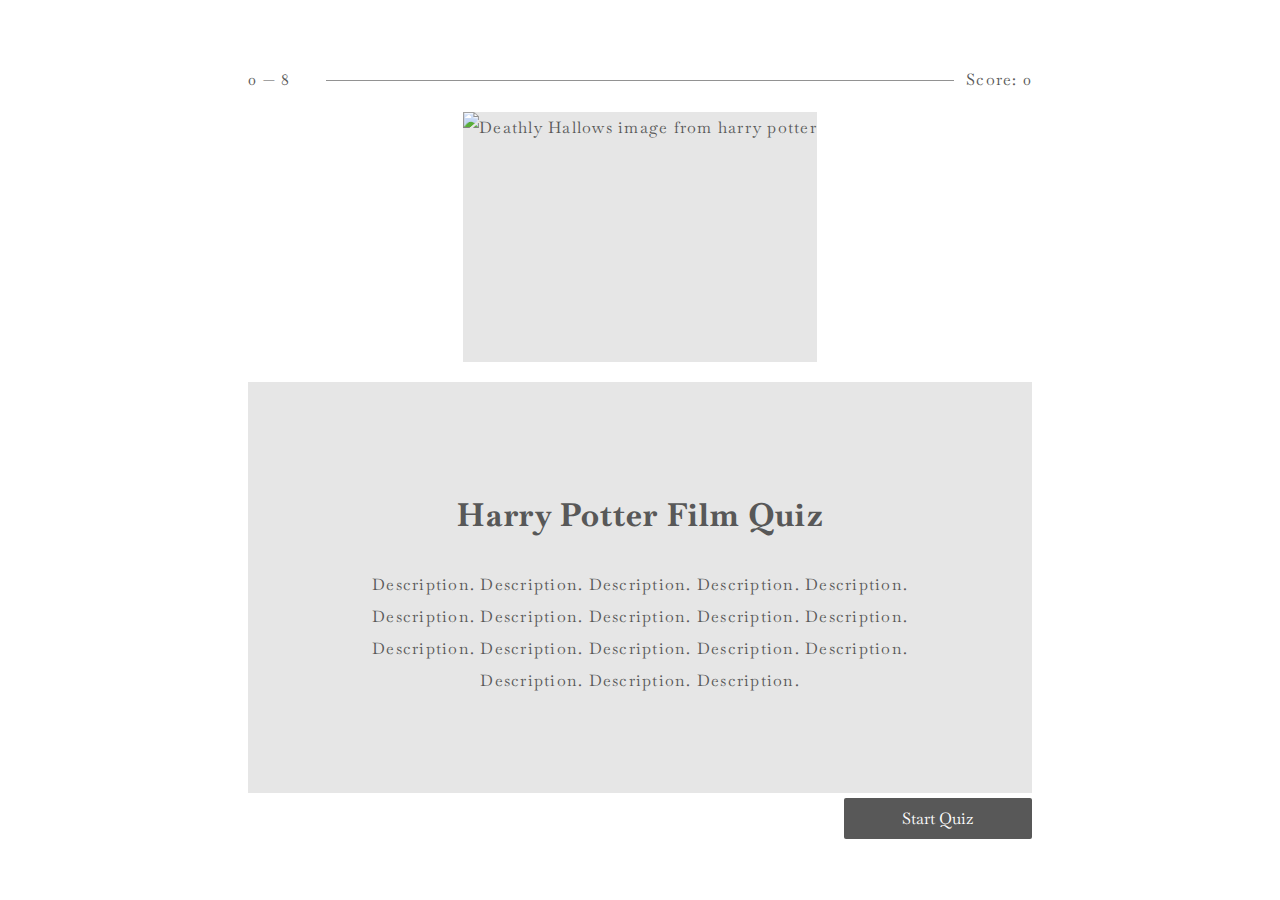
==== index.html @ 0b4366b2 "initial commit" ====
<!DOCTYPE html>
<html lang="en">
<head>
    <meta charset="UTF-8">
    <meta name="viewport" content="width=device-width, initial-scale=1.0">
    <title>Harry Potter Film Quiz</title>
    <!-- fonts -->
    <link href="https://fonts.googleapis.com/css2?family=Baskervville:ital@0;1&display=swap" rel="stylesheet">
    <!-- styles -->
    <link rel="stylesheet" href="styles.css" type="text/css">
</head>
<body>
    <header>
        <p>0 &mdash; 8</p>
        <hr>
        <p class="right-txt">Score: 0</p>
    </header>
    <main class="center-txt">
        <img src="" alt="Deathly Hallows image from harry potter">
        <div class="quiz-copy">
            <h1>Harry Potter Film Quiz</h1>
            <p>Description. Description. Description. Description. Description. Description. Description. Description. Description. Description. Description. Description. Description. Description. Description. Description. Description. Description. </p>
        </div>
        
        <div class="right-txt">
            <button type="button" class="startButton button" onclick=window.location.href='/questions.html'>Start Quiz</button>
        </div>
        
    </main>
</body>
</html>
---- styles.css ----
* {
    box-sizing: border-box;
  }

body {
    padding: 2.5em 15em;
    font-family: "Baskervville", serif;
    line-height: 2;
    color: #585858;
    letter-spacing: 1.25px;
}


header {
    display: flex;
    flex-direction: row;
    align-content: center;
    justify-content: center;
}

header p {
    width: 10%;
}

header hr {
    width: 80%;
    height: 1px;
    outline: none;
    margin-top: auto;
    margin-bottom: auto;
    border: none;
    background-color: #929292;
}

img {
    background-color: #e6e6e6;
    min-height: 250px;
    min-width: 300px;
    margin-bottom: 20px;
}

.quiz-copy {
    padding: 5em;
    background-color: #e6e6e6;
}

/* questions */

fieldset {
    border: none;
    padding: 0;
    margin: 0;
}

legend {
    font-size: 2rem;
    padding: 1em;
}

.answers {
    display: flex;
}

label {
    background-color: #e6e6e6;
    padding: 1em;
    width: 25%;
    margin: 5px;
    min-height: 200px;
    border-radius: 2px;
} 

input[type="radio"] {
    margin-right: 15px;
}


button {
    width: 24%;
    margin: 5px 0;
    background-color: #585858;
    color: white;
    padding: 10px;
    outline: 0;
    border: 0;
    border-radius: 2px;
    font-family: inherit;
    font-size: 1rem;
    cursor: pointer;
}

.alertsubmit-container {
    display: flex;
}

.wrong-answer {
    width: 75%;
    text-align: left;
}

/* helpers */
.center-txt {
    text-align: center;
}

.right-txt {
    text-align: right;
}

/* media queries */
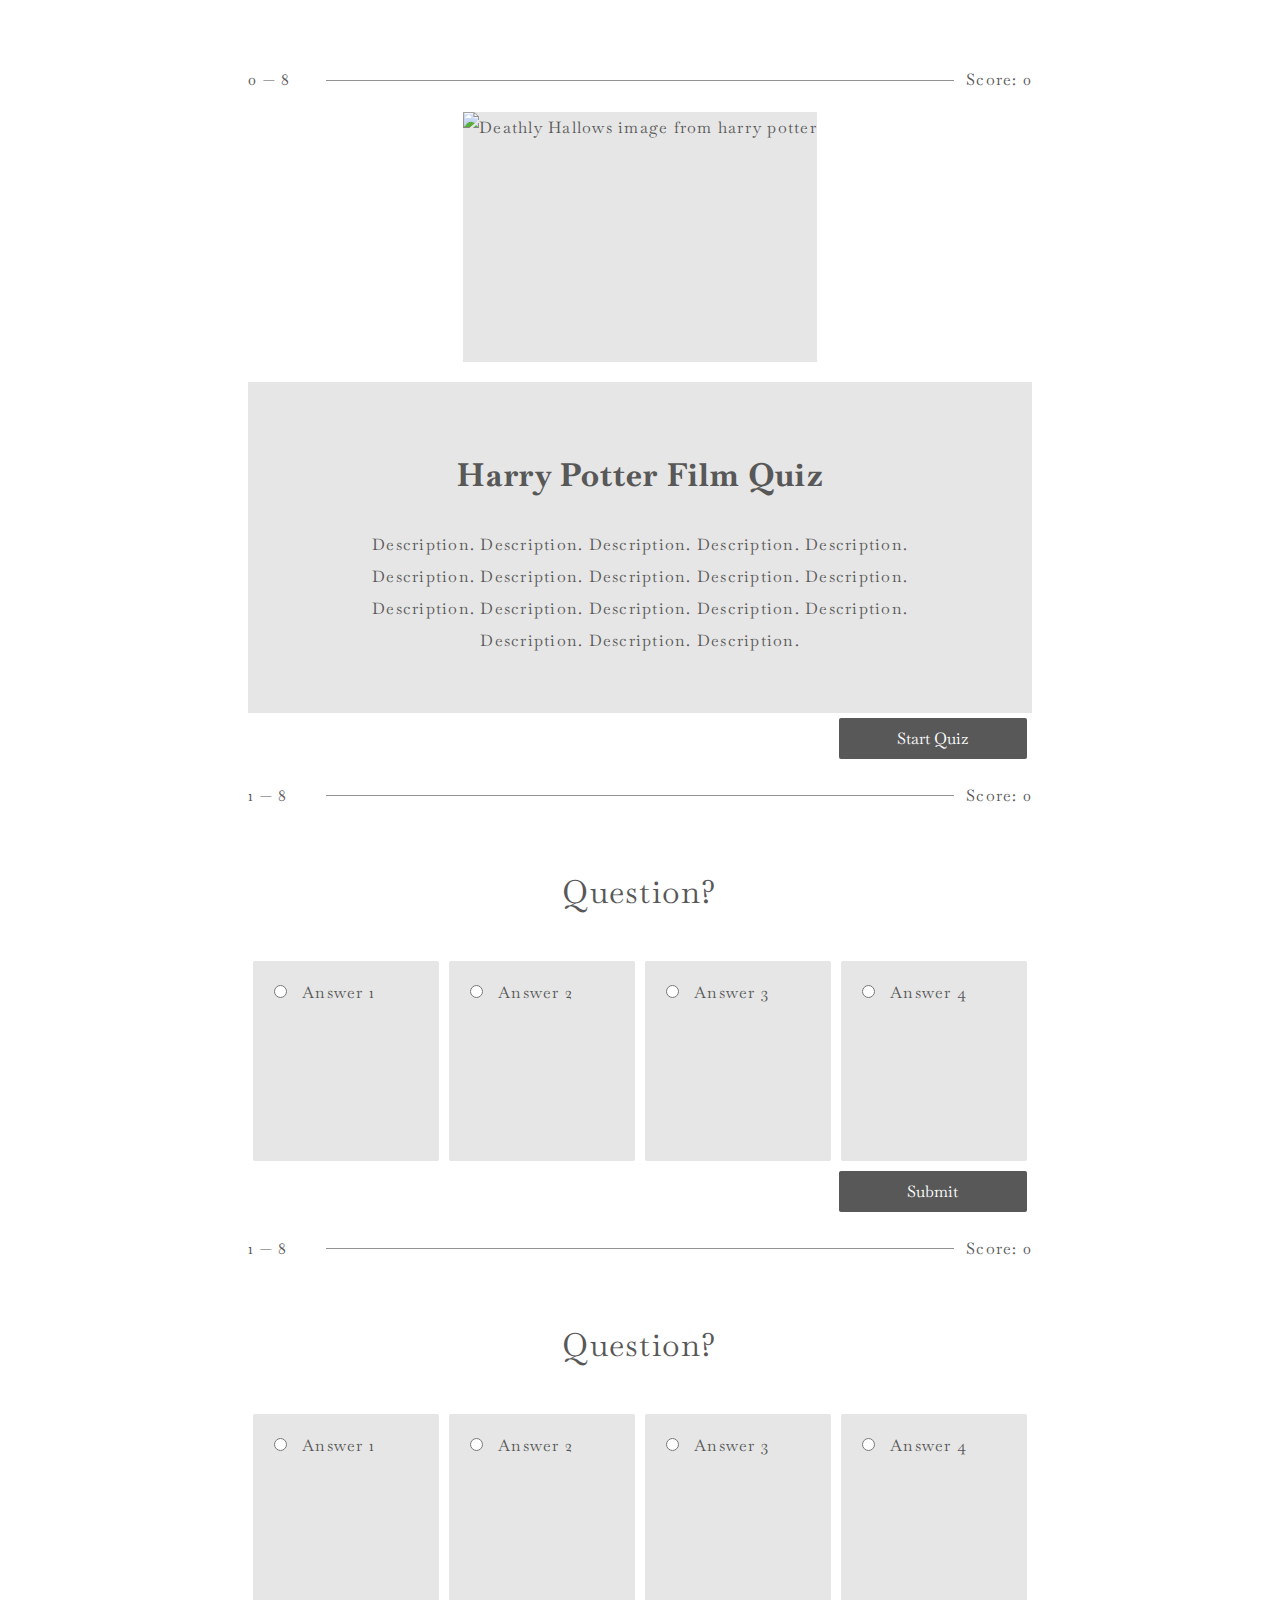
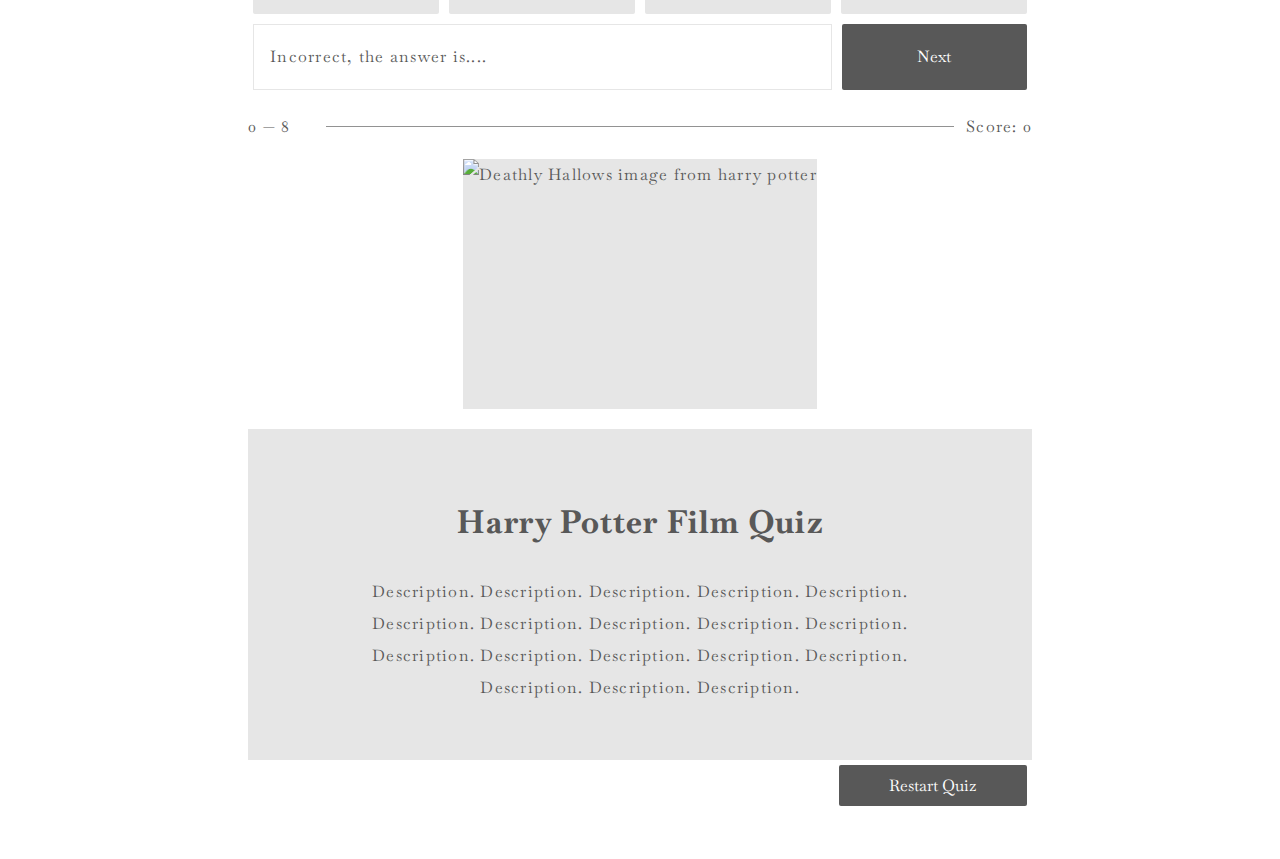
==== commit 8ebed340: "wireframes for quiz app" ====
--- a/index.html
+++ b/index.html
@@ -10,6 +10,7 @@
     <link rel="stylesheet" href="styles.css" type="text/css">
 </head>
 <body>
+    <!-- landing -->
     <header>
         <p>0 &mdash; 8</p>
         <hr>
@@ -23,9 +24,89 @@
         </div>
         
         <div class="right-txt">
-            <button type="button" class="startButton button" onclick=window.location.href='/questions.html'>Start Quiz</button>
+            <button type="button" class="startButton button">Start Quiz</button>
         </div>
-        
     </main>
+    <!-- question view -->
+    <section class="question view">
+        <header>
+            <p class="progress">1 &mdash; 8</p>
+            <hr>
+            <p class="right-txt">Score: 0</p>
+        </header>
+        <form>
+            <fieldset>
+                <legend class="question center-txt">Question?</legend>
+                <div class="answers">
+                    <label class="answer-container">
+                        <input type="radio" name="answer" id="ans-1" value="0">Answer 1
+                    </label>
+                    <label class="answer-container">
+                        <input type="radio" name="answer" id="ans-2" value="1">Answer 2
+                    </label>
+                    <label class="answer-container">
+                        <input type="radio" name="answer" id="ans-3" value="2">Answer 3
+                    </label>
+                    <label class="answer-container">
+                        <input type="radio" name="answer" id="ans-4" value="3">Answer 4
+                    </label>
+                </div>
+                <div class="right-txt">
+                    <button type="button" class="submitButton button">Submit</button>
+                </div>  
+                </fieldset>
+            </fieldset>
+        </form>
+    </section>
+<!-- wrong answer -->
+    <section class="wrong-view">
+        <header>
+            <p class="progress">1 &mdash; 8</p>
+            <hr>
+            <p class="right-txt">Score: 0</p>
+        </header>
+        <main>
+            <form>
+                <fieldset>
+                    <legend class="question center-txt">Question?</legend>
+                    <div class="answers">
+                        <label class="answer-container">
+                            <input type="radio" name="answer" id="ans-1" value="0">Answer 1
+                        </label>
+                        <label class="answer-container">
+                            <input type="radio" name="answer" id="ans-2" value="1">Answer 2
+                        </label>
+                        <label class="answer-container">
+                            <input type="radio" name="answer" id="ans-3" value="2">Answer 3
+                        </label>
+                        <label class="answer-container">
+                            <input type="radio" name="answer" id="ans-4" value="3">Answer 4
+                        </label>
+                    </div>
+                    <div class="right-txt alertsubmit-container">
+                        <p class="wrong-answer">Incorrect, the answer is....</p>
+                        <button type="button" class="nextButton">Next</button>
+                    </div>  
+                </fieldset>
+            </form>
+    </section>
+    <!-- end -->
+    <section class="ending">
+        <header>
+            <p>0 &mdash; 8</p>
+            <hr>
+            <p class="right-txt">Score: 0</p>
+        </header>
+        <main class="center-txt">
+            <img src="" alt="Deathly Hallows image from harry potter">
+            <div class="quiz-copy">
+                <h1>Harry Potter Film Quiz</h1>
+                <p>Description. Description. Description. Description. Description. Description. Description. Description. Description. Description. Description. Description. Description. Description. Description. Description. Description. Description. </p>
+            </div>
+            
+            <div class="right-txt">
+                <button type="button" class="resetButton button">Restart Quiz</button>
+            </div>
+    </section>
 </body>
 </html>--- a/styles.css
+++ b/styles.css
@@ -40,7 +40,7 @@
 }
 
 .quiz-copy {
-    padding: 5em;
+    padding: 2.5em 5em;
     background-color: #e6e6e6;
 }
 
@@ -77,7 +77,7 @@
 
 button {
     width: 24%;
-    margin: 5px 0;
+    margin: 5px;
     background-color: #585858;
     color: white;
     padding: 10px;
@@ -96,6 +96,9 @@
 .wrong-answer {
     width: 75%;
     text-align: left;
+    border: 1px solid #e6e6e6;
+    padding: 1em;
+    margin: 5px;
 }
 
 /* helpers */
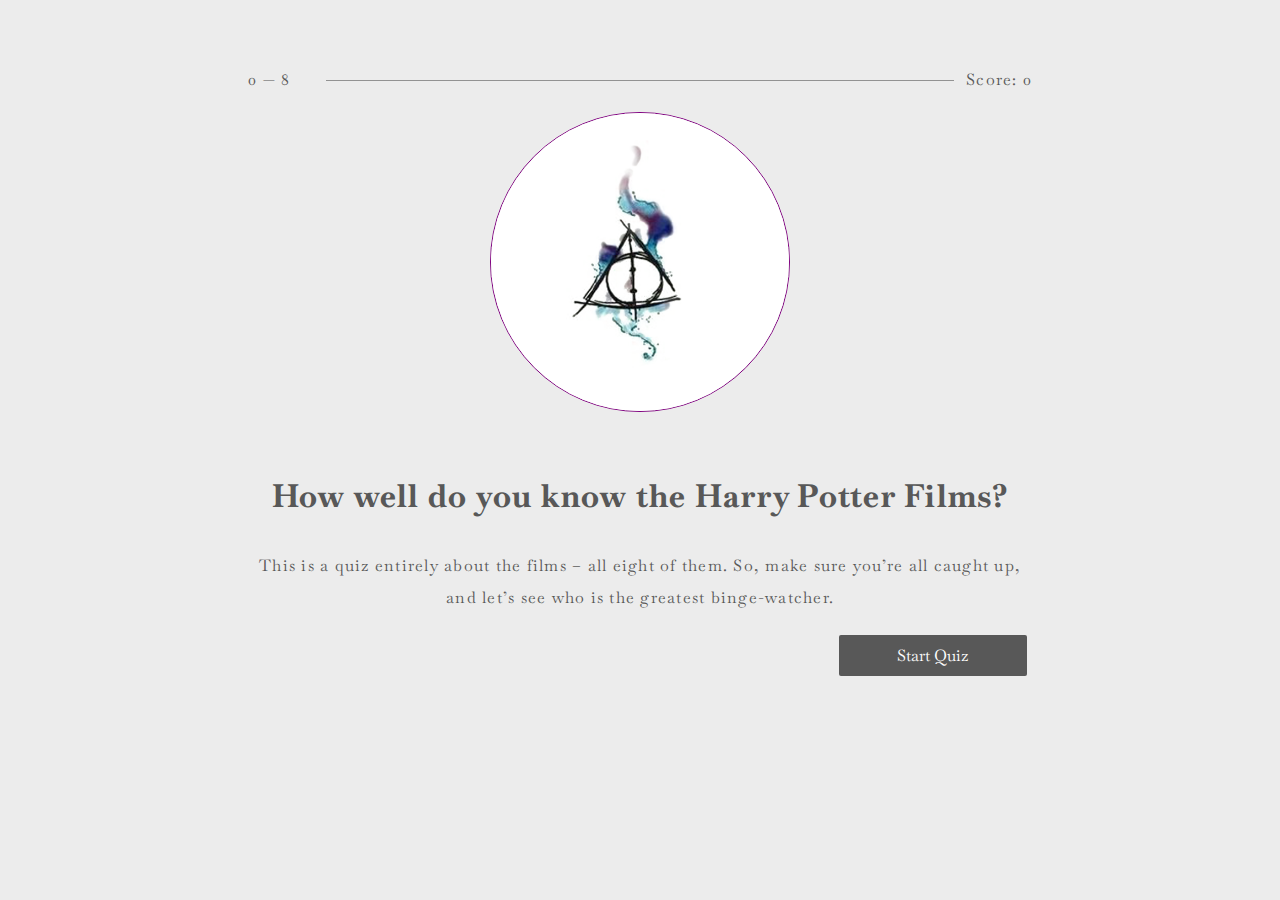
==== commit fa1d1af6: "js files, assets, and responsive design added" ====
--- a/index.html
+++ b/index.html
@@ -3,6 +3,7 @@
 <head>
     <meta charset="UTF-8">
     <meta name="viewport" content="width=device-width, initial-scale=1.0">
+    <meta name="description" content="Harry Potter Film Quiz">
     <title>Harry Potter Film Quiz</title>
     <!-- fonts -->
     <link href="https://fonts.googleapis.com/css2?family=Baskervville:ital@0;1&display=swap" rel="stylesheet">
@@ -12,101 +13,28 @@
 <body>
     <!-- landing -->
     <header>
-        <p>0 &mdash; 8</p>
+        <p class="progress"><span class="questionNumber">0</span> &mdash; 8</p>
         <hr>
-        <p class="right-txt">Score: 0</p>
+        <p class="right-txt score-container">Score: <span class="score">0</span></p>
     </header>
-    <main class="center-txt">
-        <img src="" alt="Deathly Hallows image from harry potter">
-        <div class="quiz-copy">
-            <h1>Harry Potter Film Quiz</h1>
-            <p>Description. Description. Description. Description. Description. Description. Description. Description. Description. Description. Description. Description. Description. Description. Description. Description. Description. Description. </p>
-        </div>
-        
-        <div class="right-txt">
-            <button type="button" class="startButton button">Start Quiz</button>
-        </div>
-    </main>
-    <!-- question view -->
-    <section class="question view">
-        <header>
-            <p class="progress">1 &mdash; 8</p>
-            <hr>
-            <p class="right-txt">Score: 0</p>
-        </header>
-        <form>
-            <fieldset>
-                <legend class="question center-txt">Question?</legend>
-                <div class="answers">
-                    <label class="answer-container">
-                        <input type="radio" name="answer" id="ans-1" value="0">Answer 1
-                    </label>
-                    <label class="answer-container">
-                        <input type="radio" name="answer" id="ans-2" value="1">Answer 2
-                    </label>
-                    <label class="answer-container">
-                        <input type="radio" name="answer" id="ans-3" value="2">Answer 3
-                    </label>
-                    <label class="answer-container">
-                        <input type="radio" name="answer" id="ans-4" value="3">Answer 4
-                    </label>
-                </div>
-                <div class="right-txt">
-                    <button type="button" class="submitButton button">Submit</button>
-                </div>  
-                </fieldset>
-            </fieldset>
-        </form>
-    </section>
-<!-- wrong answer -->
-    <section class="wrong-view">
-        <header>
-            <p class="progress">1 &mdash; 8</p>
-            <hr>
-            <p class="right-txt">Score: 0</p>
-        </header>
-        <main>
-            <form>
-                <fieldset>
-                    <legend class="question center-txt">Question?</legend>
-                    <div class="answers">
-                        <label class="answer-container">
-                            <input type="radio" name="answer" id="ans-1" value="0">Answer 1
-                        </label>
-                        <label class="answer-container">
-                            <input type="radio" name="answer" id="ans-2" value="1">Answer 2
-                        </label>
-                        <label class="answer-container">
-                            <input type="radio" name="answer" id="ans-3" value="2">Answer 3
-                        </label>
-                        <label class="answer-container">
-                            <input type="radio" name="answer" id="ans-4" value="3">Answer 4
-                        </label>
-                    </div>
-                    <div class="right-txt alertsubmit-container">
-                        <p class="wrong-answer">Incorrect, the answer is....</p>
-                        <button type="button" class="nextButton">Next</button>
-                    </div>  
-                </fieldset>
-            </form>
-    </section>
-    <!-- end -->
-    <section class="ending">
-        <header>
-            <p>0 &mdash; 8</p>
-            <hr>
-            <p class="right-txt">Score: 0</p>
-        </header>
-        <main class="center-txt">
-            <img src="" alt="Deathly Hallows image from harry potter">
-            <div class="quiz-copy">
-                <h1>Harry Potter Film Quiz</h1>
-                <p>Description. Description. Description. Description. Description. Description. Description. Description. Description. Description. Description. Description. Description. Description. Description. Description. Description. Description. </p>
+    <main class="center-txt" role="main">
+        <section class="js-startQuiz">
+            <img src="assets/img/hp-quiz.png" alt="Deathly Hallows image from harry potter">
+            <div class="quizDescription">
+                <h1>How well do you know the Harry Potter Films?</h1>
+                <p>This is a quiz entirely about the films – all eight of them. So, make sure you’re all caught up, and let’s see who is the greatest binge-watcher. </p>
             </div>
             
             <div class="right-txt">
-                <button type="button" class="resetButton button">Restart Quiz</button>
+                <button type="button" class="startButton" id="start">Start Quiz</button>
             </div>
-    </section>
+        </section>
+        <section class="js-quiz"></section>
+        <section class="js-final"></section>
+    </main>
+    <!-- javascript -->
+    <script src="https://cdnjs.cloudflare.com/ajax/libs/jquery/3.5.0/jquery.js" integrity="sha256-r/AaFHrszJtwpe+tHyNi/XCfMxYpbsRg2Uqn0x3s2zc=" crossorigin="anonymous"></script>
+    <script src="store.js"></script>
+    <script src="main.js"></script>
 </body>
 </html>--- a/styles.css
+++ b/styles.css
@@ -8,6 +8,7 @@
     line-height: 2;
     color: #585858;
     letter-spacing: 1.25px;
+    background-color: #ececec;
 }
 
 
@@ -34,14 +35,15 @@
 
 img {
     background-color: #e6e6e6;
-    min-height: 250px;
-    min-width: 300px;
+    height: 300px;
+    width: 300px;
     margin-bottom: 20px;
+    border: 1px solid purple;
+    border-radius: 300px;
 }
 
 .quiz-copy {
     padding: 2.5em 5em;
-    background-color: #e6e6e6;
 }
 
 /* questions */
@@ -59,21 +61,22 @@
 
 .answers {
     display: flex;
+    flex-direction: row;
 }
 
 label {
     background-color: #e6e6e6;
+    width: 25%;
     padding: 1em;
-    width: 25%;
     margin: 5px;
-    min-height: 200px;
+    height: 200px;
     border-radius: 2px;
+    text-align: left;
 } 
 
 input[type="radio"] {
     margin-right: 15px;
 }
-
 
 button {
     width: 24%;
@@ -93,7 +96,7 @@
     display: flex;
 }
 
-.wrong-answer {
+.feedback {
     width: 75%;
     text-align: left;
     border: 1px solid #e6e6e6;
@@ -110,4 +113,73 @@
     text-align: right;
 }
 
-/* media queries */+/* media queries */
+@media only screen and (max-width: 768px) {
+    body {
+        padding: 3em 2.5em;
+    }
+
+    /* header */
+    header p {
+        width: 15%;
+    }
+
+    header hr {
+        width: 85%;
+    }
+
+    /* quiz */
+    .answers {
+        flex-direction: column;
+    }
+
+    label {
+        width: 100%;
+        height: 100px;
+    }
+}
+
+@media only screen and (max-width: 500px) {
+    body {
+        padding: 1em;
+        max-width: 100vw;
+    }
+
+    /* header */
+
+    header p {
+        width: 50%;
+    }
+
+    header hr {
+        display: none;
+    }
+
+    img {
+        width: 200px;
+        height: auto;
+        margin-bottom: 10px;
+    }
+
+    /* quiz */
+    legend {
+        font-size: 1.25rem;
+    }
+
+    .answers {
+        flex-direction: column;
+    }
+
+    label {
+        width: 100%;
+        height: 100px;
+    }
+
+    button {
+        width: 100%;
+    }
+
+    .alertsubmit-container {
+        display: block;
+    }
+}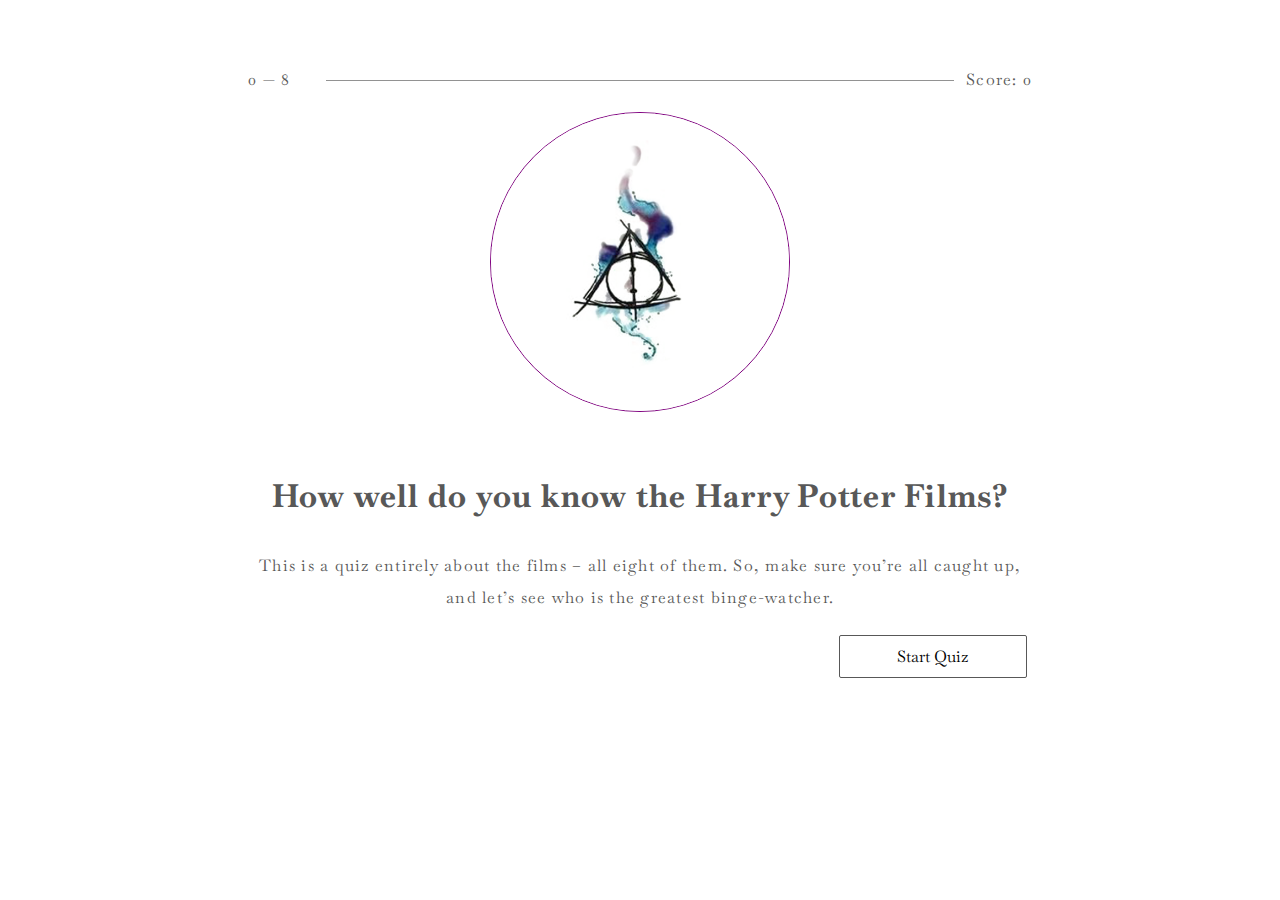
==== commit 97eeeb42: "More code cleanup Change correct answers to array index style updates" ====
--- a/index.html
+++ b/index.html
@@ -1,6 +1,6 @@
 <!DOCTYPE html>
 <html lang="en">
-<head>
+  <head>
     <meta charset="UTF-8">
     <meta name="viewport" content="width=device-width, initial-scale=1.0">
     <meta name="description" content="Harry Potter Film Quiz">
@@ -9,32 +9,32 @@
     <link href="https://fonts.googleapis.com/css2?family=Baskervville:ital@0;1&display=swap" rel="stylesheet">
     <!-- styles -->
     <link rel="stylesheet" href="styles.css" type="text/css">
-</head>
-<body>
+  </head>
+  <body>
     <!-- landing -->
     <header>
-        <p class="progress"><span class="questionNumber">0</span> &mdash; 8</p>
-        <hr>
-        <p class="right-txt score-container">Score: <span class="score">0</span></p>
+      <p class="progress"><span class="questionNumber">0</span> &mdash; 8</p>
+      <hr>
+      <p class="right-txt score-container">Score: <span class="score">0</span></p>
     </header>
     <main class="center-txt" role="main">
-        <section class="js-startQuiz">
-            <img src="assets/img/hp-quiz.png" alt="Deathly Hallows image from harry potter">
-            <div class="quizDescription">
-                <h1>How well do you know the Harry Potter Films?</h1>
-                <p>This is a quiz entirely about the films – all eight of them. So, make sure you’re all caught up, and let’s see who is the greatest binge-watcher. </p>
-            </div>
-            
-            <div class="right-txt">
-                <button type="button" class="startButton" id="start">Start Quiz</button>
-            </div>
-        </section>
-        <section class="js-quiz"></section>
-        <section class="js-final"></section>
+      <section class="js-startQuiz">
+        <img src="assets/hp-quiz.png" alt="Deathly Hallows image from harry potter">
+        <div class="quizDescription">
+          <h1>How well do you know the Harry Potter Films?</h1>
+          <p>This is a quiz entirely about the films – all eight of them. So, make sure you’re all caught up, and let’s see who is the greatest binge-watcher.</p>
+        </div>
+        
+        <div class="right-txt">
+            <button type="button" class="startButton" id="start">Start Quiz</button>
+        </div>
+      </section>
+      <section class="js-quiz"></section>
+      <section class="js-final"></section>
     </main>
     <!-- javascript -->
     <script src="https://cdnjs.cloudflare.com/ajax/libs/jquery/3.5.0/jquery.js" integrity="sha256-r/AaFHrszJtwpe+tHyNi/XCfMxYpbsRg2Uqn0x3s2zc=" crossorigin="anonymous"></script>
     <script src="store.js"></script>
     <script src="main.js"></script>
-</body>
+  </body>
 </html>--- a/styles.css
+++ b/styles.css
@@ -1,185 +1,217 @@
 * {
-    box-sizing: border-box;
+  box-sizing: border-box;
   }
 
 body {
-    padding: 2.5em 15em;
-    font-family: "Baskervville", serif;
-    line-height: 2;
-    color: #585858;
-    letter-spacing: 1.25px;
-    background-color: #ececec;
+  padding: 2.5em 15em;
+  font-family: "Baskervville", serif;
+  line-height: 2;
+  color: #585858;
+  letter-spacing: 1.25px;
 }
 
 
 header {
-    display: flex;
-    flex-direction: row;
-    align-content: center;
-    justify-content: center;
+  display: flex;
+  flex-direction: row;
+  align-content: center;
+  justify-content: center;
 }
 
 header p {
-    width: 10%;
+  width: 10%;
 }
 
 header hr {
-    width: 80%;
-    height: 1px;
-    outline: none;
-    margin-top: auto;
-    margin-bottom: auto;
-    border: none;
-    background-color: #929292;
+  width: 80%;
+  height: 1px;
+  outline: none;
+  margin-top: auto;
+  margin-bottom: auto;
+  border: none;
+  background-color: #929292;
 }
 
 img {
-    background-color: #e6e6e6;
-    height: 300px;
-    width: 300px;
-    margin-bottom: 20px;
-    border: 1px solid purple;
-    border-radius: 300px;
+  background-color: #e6e6e6;
+  height: 300px;
+  width: 300px;
+  margin-bottom: 20px;
+  border: 1px solid purple;
+  border-radius: 300px;
 }
 
 .quiz-copy {
-    padding: 2.5em 5em;
+  padding: 2.5em 5em;
 }
 
 /* questions */
 
 fieldset {
-    border: none;
-    padding: 0;
-    margin: 0;
+  border: none;
+  padding: 0;
+  margin: 0;
 }
 
 legend {
-    font-size: 2rem;
-    padding: 1em;
+  font-size: 2rem;
+  padding: 1em;
 }
 
 .answers {
-    display: flex;
-    flex-direction: row;
+  display: flex;
+  flex-direction: row;
+  margin-bottom: 1em;
 }
 
 label {
-    background-color: #e6e6e6;
-    width: 25%;
-    padding: 1em;
-    margin: 5px;
-    height: 200px;
-    border-radius: 2px;
-    text-align: left;
+  background-color: #f1f1f173;
+  color: #777777;
+  width: 25%;
+  padding: 1em;
+  margin: 5px;
+  height: 200px;
+  border: 1px solid transparent;
+  border-radius: 2px;
+  text-align: left;
+  cursor: pointer;
+  font-size: 1.25rem;
 } 
 
 input[type="radio"] {
-    margin-right: 15px;
+  opacity: 0;
+  position: absolute;
+}
+
+input[type="radio"]:focus + label {
+  border: 1px solid lightgrey;
+}
+
+input[type="radio"]:checked + label{
+  box-shadow: 5px 5px 8px #8888888e;
 }
 
 button {
-    width: 24%;
-    margin: 5px;
-    background-color: #585858;
-    color: white;
-    padding: 10px;
-    outline: 0;
-    border: 0;
-    border-radius: 2px;
-    font-family: inherit;
-    font-size: 1rem;
-    cursor: pointer;
+  width: 24%;
+  margin: 5px;
+  background-color: transparent;
+  padding: 10px;
+  outline: 0;
+  border: 0;
+  border-radius: 2px;
+  font-family: inherit;
+  font-size: 1rem;
+  cursor: pointer;
+  border: 1px solid #585858;
+  transition: all .8s ease-in-out;
+  max-height: 50px;
+}
+
+button:hover, button:focus {
+  background-color: #585858;
+  color: white;
 }
 
 .alertsubmit-container {
-    display: flex;
+  display: flex;
 }
 
 .feedback {
-    width: 75%;
-    text-align: left;
-    border: 1px solid #e6e6e6;
-    padding: 1em;
-    margin: 5px;
+  width: 75%;
+  text-align: left;
+  border: 1px solid #e6e6e6;
+  padding: 1em;
+  margin: 5px;
+  background-color: #f1f1f173;
+  font-size: 1.2rem;
 }
 
 /* helpers */
+
+.fade {
+  opacity: .5;
+}
+
+.correct {
+  border: 1px solid lightgrey;;
+}
+
 .center-txt {
-    text-align: center;
+  text-align: center;
 }
 
 .right-txt {
-    text-align: right;
+  text-align: right;
 }
 
 /* media queries */
 @media only screen and (max-width: 768px) {
-    body {
-        padding: 3em 2.5em;
-    }
-
-    /* header */
-    header p {
-        width: 15%;
-    }
-
-    header hr {
-        width: 85%;
-    }
-
-    /* quiz */
-    .answers {
-        flex-direction: column;
-    }
-
-    label {
-        width: 100%;
-        height: 100px;
-    }
+  body {
+    padding: 3em 2.5em;
+  }
+
+  /* header */
+  header p {
+    width: 15%;
+  }
+
+  header hr {
+    width: 85%;
+  }
+
+  /* quiz */
+  .answers {
+    flex-direction: column;
+  }
+
+  label {
+    width: 100%;
+    height: 100px;
+  }
+
 }
 
 @media only screen and (max-width: 500px) {
-    body {
-        padding: 1em;
-        max-width: 100vw;
-    }
-
-    /* header */
-
-    header p {
-        width: 50%;
-    }
-
-    header hr {
-        display: none;
-    }
-
-    img {
-        width: 200px;
-        height: auto;
-        margin-bottom: 10px;
-    }
-
-    /* quiz */
-    legend {
-        font-size: 1.25rem;
-    }
-
-    .answers {
-        flex-direction: column;
-    }
-
-    label {
-        width: 100%;
-        height: 100px;
-    }
-
-    button {
-        width: 100%;
-    }
-
-    .alertsubmit-container {
-        display: block;
-    }
+  body {
+    padding: 1em;
+    max-width: 100vw;
+  }
+
+  /* header */
+
+  header p {
+    width: 50%;
+  }
+
+  header hr {
+    display: none;
+  }
+
+  img {
+    width: 200px;
+    height: auto;
+    margin-bottom: 10px;
+  }
+
+  /* quiz */
+  legend {
+    font-size: 1.25rem;
+  }
+
+  .answers {
+    flex-direction: column;
+  }
+
+  label {
+    width: 100%;
+    height: 100px;
+  }
+
+  button, .feedback {
+    width: 100%;
+  }
+
+  .alertsubmit-container {
+    display: block;
+  }
 }